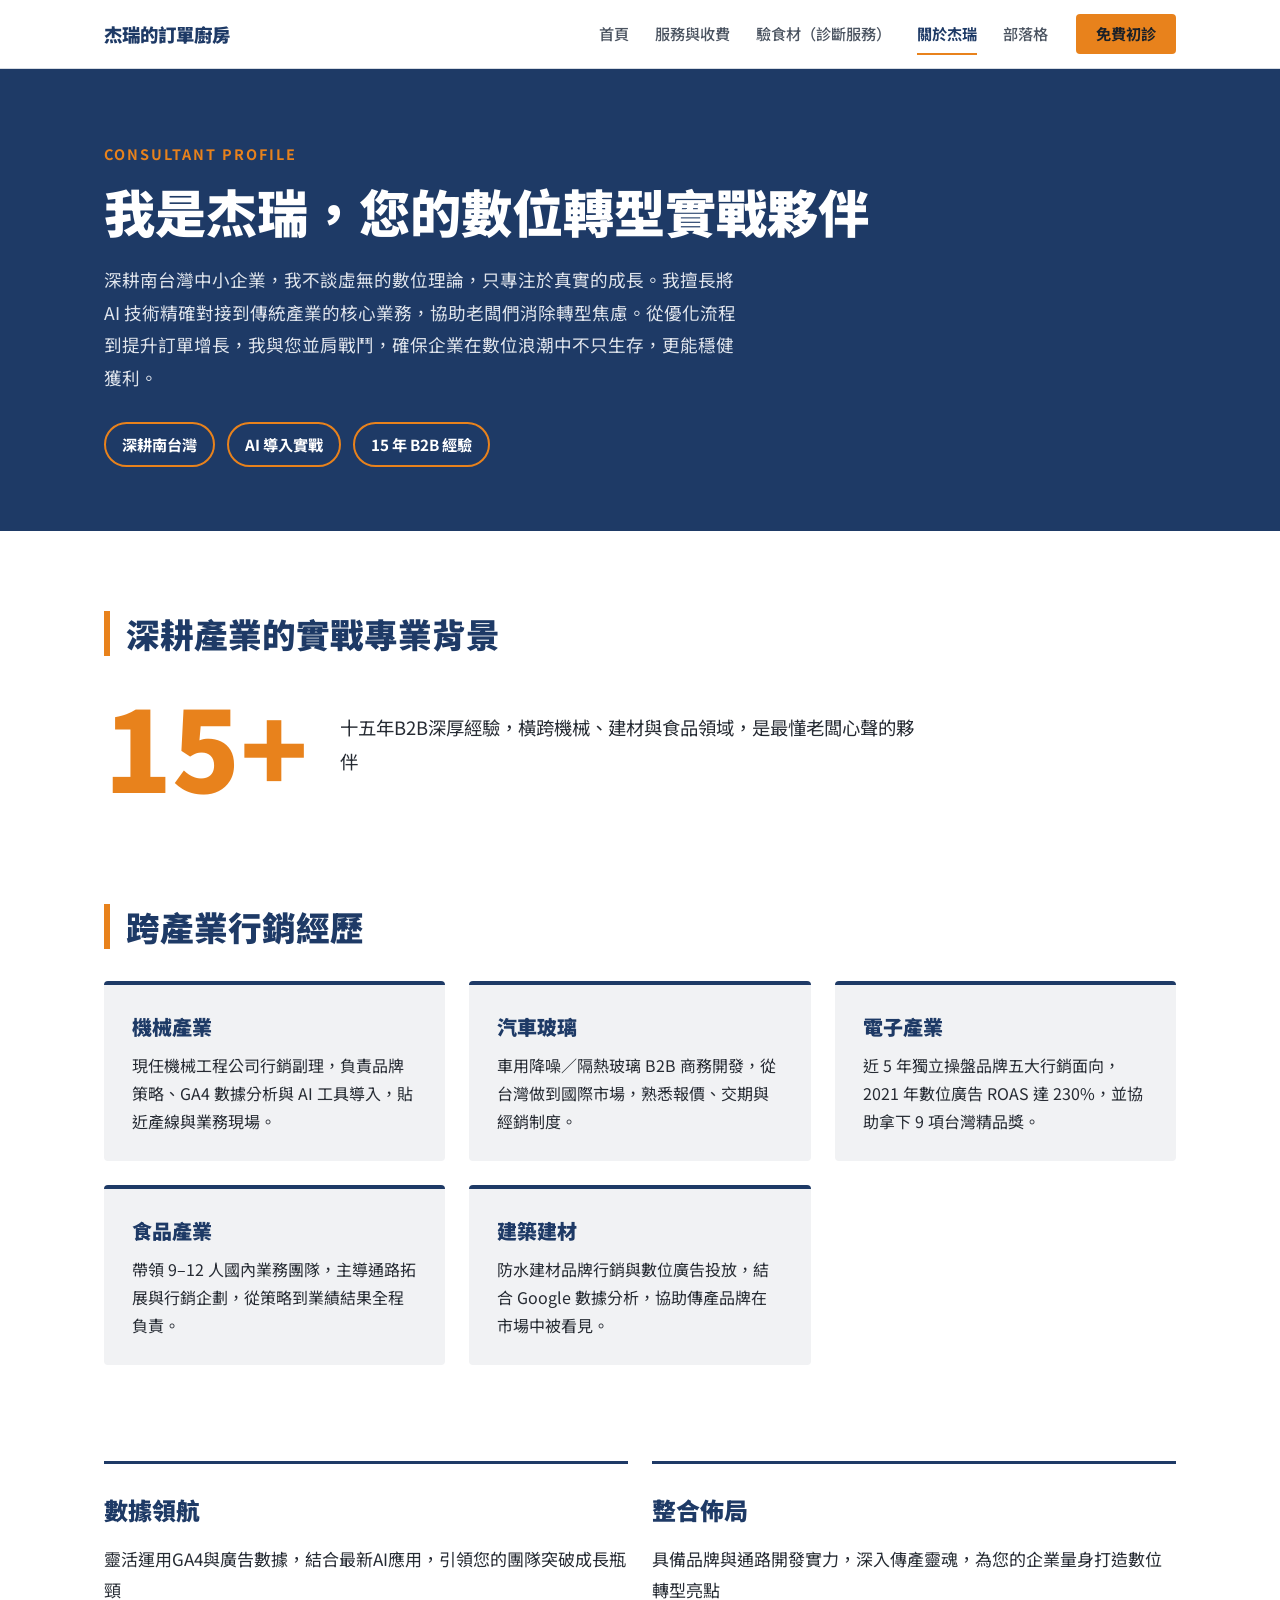
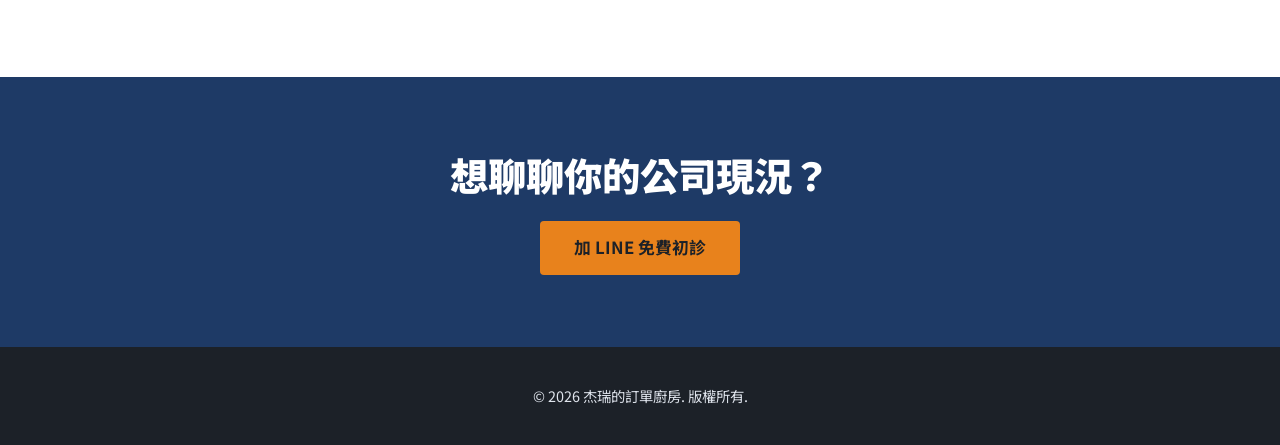
==== about/index.html @ 7d77cdc9 "Add files via upload" ====
<!DOCTYPE html>
<html lang="zh-Hant-TW">
<head>
<meta charset="utf-8">
<meta name="viewport" content="width=device-width, initial-scale=1">
<title>關於杰瑞 | 杰瑞的訂單廚房</title>
<meta name="description" content="深耕南台灣中小企業，我不談虛無的數位理論，只專注於真實的成長。">
<meta property="og:site_name" content="杰瑞的訂單廚房">
<meta property="og:type" content="website">
<meta property="og:title" content="關於杰瑞 | 杰瑞的訂單廚房">
<meta property="og:description" content="深耕南台灣中小企業，我不談虛無的數位理論，只專注於真實的成長。">
<meta name="twitter:card" content="summary">
<link rel="preconnect" href="https://fonts.googleapis.com">
<link rel="preconnect" href="https://fonts.gstatic.com" crossorigin>
<link rel="stylesheet" href="https://fonts.googleapis.com/css2?family=Noto+Sans+TC:wght@400;500;700;900&display=swap">
<link rel="stylesheet" href="../assets/style.css">
<script>document.documentElement.classList.add('js')</script>
</head>
<body>
<a class="skip" href="#main">跳到主要內容</a>
<header class="site-header">
  <div class="wrap bar">
    <a class="brand" href="../">杰瑞的訂單廚房</a>
    <button class="nav-toggle" type="button" aria-expanded="false" aria-controls="site-nav">選單</button>
    <nav id="site-nav" class="site-nav" aria-label="主選單">
      <ul>
        <li><a href="../">首頁</a></li>
        <li><a href="../services/">服務與收費</a></li>
        <li><a href="../diagnosis/">驗食材（診斷服務）</a></li>
        <li><a href="../about/" aria-current="page">關於杰瑞</a></li>
        <li><a href="../blog/">部落格</a></li>
      </ul>
      <a class="btn btn-sm" href="https://line.me/R/ti/p/@afr2819p" rel="noopener">免費初診</a>
    </nav>
  </div>
</header>
<main id="main">
<section class="page-hero about-hero">
  <div class="wrap">
    <p class="eyebrow">CONSULTANT PROFILE</p>
    <h1>我是杰瑞，您的數位轉型實戰夥伴</h1>
    <p class="lead">深耕南台灣中小企業，我不談虛無的數位理論，只專注於真實的成長。我擅長將 AI 技術精確對接到傳統產業的核心業務，協助老闆們消除轉型焦慮。從優化流程到提升訂單增長，我與您並肩戰鬥，確保企業在數位浪潮中不只生存，更能穩健獲利。</p>
    <ul class="tags">
      <li>深耕南台灣</li>
      <li>AI 導入實戰</li>
      <li>15 年 B2B 經驗</li>
    </ul>
  </div>
</section>

<section class="section">
  <div class="wrap">
    <h2 class="sec-title">深耕產業的實戰專業背景</h2>
    <div class="years">
      <p class="big">15+</p>
      <p>十五年B2B深厚經驗，橫跨機械、建材與食品領域，是最懂老闆心聲的夥伴</p>
    </div>
  </div>
</section>

<section class="section section-tight">
  <div class="wrap">
    <h2 class="sec-title">跨產業行銷經歷</h2>
    <div class="grid grid-3">
      <article class="card">
        <h3>機械產業</h3>
        <p>現任機械工程公司行銷副理，負責品牌策略、GA4 數據分析與 AI 工具導入，貼近產線與業務現場。</p>
      </article>
      <article class="card">
        <h3>汽車玻璃</h3>
        <p>車用降噪／隔熱玻璃 B2B 商務開發，從台灣做到國際市場，熟悉報價、交期與經銷制度。</p>
      </article>
      <article class="card">
        <h3>電子產業</h3>
        <p>近 5 年獨立操盤品牌五大行銷面向，2021 年數位廣告 ROAS 達 230%，並協助拿下 9 項台灣精品獎。</p>
      </article>
      <article class="card">
        <h3>食品產業</h3>
        <p>帶領 9–12 人國內業務團隊，主導通路拓展與行銷企劃，從策略到業績結果全程負責。</p>
      </article>
      <article class="card">
        <h3>建築建材</h3>
        <p>防水建材品牌行銷與數位廣告投放，結合 Google 數據分析，協助傳產品牌在市場中被看見。</p>
      </article>
    </div>
  </div>
</section>

<section class="section section-tight">
  <div class="wrap">
    <div class="grid grid-2">
      <article class="pillar">
        <h2>數據領航</h2>
        <p>靈活運用GA4與廣告數據，結合最新AI應用，引領您的團隊突破成長瓶頸</p>
      </article>
      <article class="pillar">
        <h2>整合佈局</h2>
        <p>具備品牌與通路開發實力，深入傳產靈魂，為您的企業量身打造數位轉型亮點</p>
      </article>
    </div>
  </div>
</section>

<section class="cta-band">
  <div class="wrap">
    <h2>想聊聊你的公司現況？</h2>
    <a class="btn" href="https://lin.ee/6CYIXiQ" rel="noopener">加 LINE 免費初診</a>
  </div>
</section>
</main>
<footer class="site-footer">
  <div class="wrap">
    <p>© 2026 杰瑞的訂單廚房. 版權所有.</p>
  </div>
</footer>
<script src="../assets/site.js" defer></script>
</body>
</html>
---- assets/style.css ----
:root {
  --navy: #1e3a66;
  --navy-deep: #172c4e;
  --ink: #1c2128;
  --orange: #e8821c;
  --paper: #ffffff;
  --mist: #f1f2f4;
  --line: #d6dbe2;
  --text: #262b33;
  --muted: #4a5360;
  --on-dark: #dfe4ec;
  --font: "Noto Sans TC", "PingFang TC", "Microsoft JhengHei", "Heiti TC", system-ui, sans-serif;
}

*, *::before, *::after { box-sizing: border-box; }

html { scroll-behavior: smooth; -webkit-text-size-adjust: 100%; }

body {
  margin: 0;
  font-family: var(--font);
  font-size: 1.0625rem;
  line-height: 1.85;
  color: var(--text);
  background: var(--paper);
}

img { max-width: 100%; height: auto; }

h1, h2, h3, p, ul, ol { margin: 0; }
ul, ol { padding: 0; list-style: none; }

a { color: inherit; }

.wrap {
  width: 100%;
  max-width: 1120px;
  margin: 0 auto;
  padding: 0 24px;
}

.skip {
  position: absolute;
  left: 12px;
  top: -100px;
  z-index: 100;
  background: var(--ink);
  color: #fff;
  padding: 10px 16px;
  border-radius: 4px;
}
.skip:focus { top: 12px; }

:focus-visible { outline: 3px solid var(--navy); outline-offset: 3px; }
.panel :focus-visible,
.cta-band :focus-visible,
.page-hero :focus-visible,
.site-footer :focus-visible { outline-color: #fff; }

/* ---------- 版頭 ---------- */
.site-header {
  position: sticky;
  top: 0;
  z-index: 50;
  background: var(--paper);
  border-bottom: 1px solid var(--line);
}
.bar {
  display: flex;
  align-items: center;
  justify-content: space-between;
  gap: 24px;
  min-height: 68px;
}
.brand {
  font-weight: 900;
  font-size: 1.15rem;
  color: var(--navy);
  text-decoration: none;
  white-space: nowrap;
}
.site-nav {
  display: flex;
  align-items: center;
  gap: 28px;
}
.site-nav ul { display: flex; gap: 26px; }
.site-nav li a {
  display: block;
  padding: 6px 0;
  font-size: 0.95rem;
  font-weight: 500;
  color: var(--muted);
  text-decoration: none;
  border-bottom: 2px solid transparent;
}
.site-nav li a:hover { color: var(--navy); }
.site-nav li a[aria-current="page"] {
  color: var(--navy);
  font-weight: 700;
  border-bottom-color: var(--orange);
}
.nav-toggle {
  display: none;
  font: inherit;
  font-weight: 700;
  font-size: 0.95rem;
  color: var(--navy);
  background: none;
  border: 2px solid var(--navy);
  border-radius: 4px;
  padding: 6px 14px;
  cursor: pointer;
}

/* ---------- 按鈕 ---------- */
.btn {
  display: inline-block;
  padding: 15px 34px;
  font-family: inherit;
  font-size: 1.05rem;
  font-weight: 700;
  line-height: 1.4;
  text-align: center;
  text-decoration: none;
  text-wrap: balance;
  color: var(--ink);
  background: var(--orange);
  border-radius: 4px;
  transition: background-color 0.15s;
}
.btn:hover { background: #f29a3f; }
.btn-sm { padding: 9px 20px; font-size: 0.95rem; white-space: nowrap; }
.btn-navy { color: #fff; background: var(--navy); }
.btn-navy:hover { background: var(--navy-deep); }

/* ---------- 首頁首屏 ---------- */
.hero {
  background: var(--navy);
  padding: 72px 0;
}
.panel {
  max-width: 920px;
  margin: 0 auto;
  padding: 60px 48px 52px;
  text-align: center;
  color: #fff;
  background: var(--ink);
  border-radius: 4px;
}
.panel h1 {
  font-size: clamp(2.3rem, 6vw, 4rem);
  font-weight: 900;
  line-height: 1.25;
  letter-spacing: 0.02em;
}
.panel .sub {
  margin-top: 22px;
  font-size: clamp(1rem, 2.2vw, 1.25rem);
  font-weight: 700;
  line-height: 1.6;
}
.stats {
  display: grid;
  grid-template-columns: repeat(3, 1fr);
  gap: 24px;
  margin: 40px 0 40px;
}
.stats li { display: flex; flex-direction: column; gap: 6px; }
.stats .num {
  font-size: clamp(2rem, 4.4vw, 3rem);
  font-weight: 900;
  line-height: 1.15;
  color: var(--orange);
}
.stats .lab {
  font-size: 0.92rem;
  line-height: 1.6;
  color: var(--on-dark);
  text-wrap: balance;
}
.panel .note {
  margin-top: 16px;
  font-size: 0.95rem;
  color: var(--on-dark);
}

/* ---------- 區塊 ---------- */
.section { padding: 80px 0; }
.section-tight { padding: 24px 0 72px; }
.section-alt { background: var(--mist); }

.sec-title {
  margin-bottom: 32px;
  padding-left: 16px;
  border-left: 6px solid var(--orange);
  font-size: clamp(1.6rem, 3.4vw, 2.1rem);
  font-weight: 900;
  line-height: 1.35;
  color: var(--navy);
}

.grid { display: grid; gap: 24px; }
.grid-2 { grid-template-columns: repeat(2, 1fr); }
.grid-3 { grid-template-columns: repeat(3, 1fr); }

.pillar {
  padding-top: 20px;
  border-top: 3px solid var(--navy);
}
.pillar .idx {
  font-size: 0.9rem;
  font-weight: 700;
  color: var(--muted);
}
.pillar h2 {
  margin: 4px 0 10px;
  font-size: 1.5rem;
  font-weight: 900;
  color: var(--navy);
}
.pillar p { color: var(--text); }

.card {
  display: flex;
  flex-direction: column;
  gap: 10px;
  padding: 28px 28px 26px;
  background: var(--mist);
  border-top: 4px solid var(--navy);
  border-radius: 4px;
}
.card h3 {
  font-size: 1.25rem;
  font-weight: 900;
  line-height: 1.4;
  color: var(--navy);
}
.card p { font-size: 1rem; line-height: 1.75; }
.card .more {
  align-self: flex-start;
  margin-top: auto;
  padding-top: 8px;
  font-weight: 700;
  font-size: 0.98rem;
  color: var(--navy);
  text-decoration: none;
  border-bottom: 2px solid var(--orange);
}
.card .more:hover { color: var(--navy-deep); border-bottom-color: var(--navy); }
.plan.featured {
  background: #fff;
  border: 3px solid var(--navy);
  border-top-width: 6px;
}
.badge {
  align-self: flex-start;
  padding: 2px 12px;
  font-size: 0.85rem;
  font-weight: 700;
  color: var(--ink);
  background: var(--orange);
  border-radius: 999px;
}

/* ---------- 流程 ---------- */
.flow {
  display: grid;
  grid-template-columns: repeat(4, 1fr);
  gap: 24px;
  counter-reset: none;
}
.flow > li {
  padding: 22px 22px 20px;
  background: var(--mist);
  border-top: 4px solid var(--orange);
  border-radius: 4px;
}
.flow .step-no {
  display: block;
  margin-bottom: 6px;
  font-size: 1.6rem;
  font-weight: 900;
  color: var(--navy);
}
.flow p { font-size: 0.98rem; line-height: 1.75; }
.flow-3 { grid-template-columns: repeat(3, 1fr); }
.flow-3 p { font-size: 1.15rem; }

/* ---------- 行動呼籲 ---------- */
.cta-band {
  padding: 72px 0;
  text-align: center;
  color: #fff;
  background: var(--navy);
}
.cta-band h2 {
  margin-bottom: 20px;
  font-size: clamp(1.7rem, 4vw, 2.4rem);
  font-weight: 900;
  line-height: 1.35;
}
.cta-band p {
  max-width: 34em;
  margin: 0 auto 28px;
  color: var(--on-dark);
}

/* ---------- 內頁首屏 ---------- */
.page-hero {
  padding: 72px 0 64px;
  color: #fff;
  background: var(--navy);
}
.page-hero h1 {
  font-size: clamp(2rem, 5vw, 3.2rem);
  font-weight: 900;
  line-height: 1.3;
}
.page-hero .lead {
  max-width: 36em;
  margin-top: 20px;
  font-size: 1.1rem;
  color: var(--on-dark);
}
.eyebrow {
  margin-bottom: 10px;
  font-size: 0.9rem;
  font-weight: 700;
  letter-spacing: 0.14em;
  color: var(--orange);
}
.tags {
  display: flex;
  flex-wrap: wrap;
  gap: 12px;
  margin-top: 28px;
}
.tags li {
  padding: 6px 16px;
  font-size: 0.95rem;
  font-weight: 700;
  border: 2px solid var(--orange);
  border-radius: 999px;
}

/* ---------- 文章型內頁 ---------- */
.prose { max-width: 760px; }
.prose > p, .prose > ol { margin-bottom: 20px; }
.prose .btn { margin-top: 12px; }
.plain { counter-reset: n; }
.plain li {
  position: relative;
  padding: 12px 0 12px 44px;
  border-bottom: 1px solid var(--line);
  counter-increment: n;
}
.plain li::before {
  content: counter(n);
  position: absolute;
  left: 0;
  top: 12px;
  width: 30px;
  height: 30px;
  line-height: 30px;
  text-align: center;
  font-size: 0.95rem;
  font-weight: 700;
  color: #fff;
  background: var(--navy);
  border-radius: 50%;
}
.action { margin-top: 36px; }
.note-dark { margin-top: 12px; color: var(--muted); font-size: 0.95rem; }

/* ---------- 關於 ---------- */
.years {
  display: flex;
  align-items: center;
  gap: 32px;
  max-width: 820px;
}
.years .big {
  font-size: clamp(4rem, 12vw, 7rem);
  font-weight: 900;
  line-height: 1;
  color: var(--orange);
}
.years p:last-child { font-size: 1.15rem; }

/* ---------- 部落格 ---------- */
.posts li {
  padding: 22px 0;
  border-bottom: 1px solid var(--line);
}
.posts li:first-child { border-top: 1px solid var(--line); }
.posts h2 {
  font-size: 1.3rem;
  font-weight: 700;
  line-height: 1.55;
  color: var(--navy);
}
.meta {
  display: flex;
  gap: 18px;
  margin-top: 6px;
  font-size: 0.92rem;
  color: var(--muted);
}

/* ---------- 版尾 ---------- */
.site-footer {
  padding: 36px 0;
  text-align: center;
  font-size: 0.9rem;
  color: var(--on-dark);
  background: var(--ink);
}

/* ---------- 平板 ---------- */
@media (max-width: 980px) {
  .grid-3 { grid-template-columns: repeat(2, 1fr); }
  .flow { grid-template-columns: repeat(2, 1fr); }
}

/* ---------- 手機 ---------- */
@media (max-width: 860px) {
  .js .nav-toggle { display: inline-block; }
  .js .site-nav {
    display: none;
    position: absolute;
    left: 0;
    right: 0;
    top: 100%;
    flex-direction: column;
    align-items: stretch;
    gap: 16px;
    padding: 12px 24px 24px;
    background: var(--paper);
    border-bottom: 1px solid var(--line);
  }
  .js .site-nav.open { display: flex; }
  .site-nav ul { flex-direction: column; gap: 0; }
  .site-nav li a { padding: 12px 0; border-bottom: 1px solid var(--line); }
  .bar { flex-wrap: wrap; }
  .site-nav .btn { align-self: flex-start; }
}

@media (max-width: 640px) {
  body { font-size: 1rem; }
  .wrap { padding: 0 18px; }
  .hero { padding: 36px 0; }
  .panel { padding: 40px 22px 36px; }
  .stats { grid-template-columns: 1fr; gap: 22px; margin: 32px 0; }
  .section { padding: 56px 0; }
  .section-tight { padding: 16px 0 52px; }
  .grid-2, .grid-3, .flow, .flow-3 { grid-template-columns: 1fr; }
  .page-hero { padding: 48px 0 44px; }
  .years { flex-direction: column; align-items: flex-start; gap: 12px; }
  .btn { width: 100%; }
  .btn-sm { width: auto; }
  .cta-band { padding: 56px 0; }
}

@media (prefers-reduced-motion: reduce) {
  html { scroll-behavior: auto; }
  * { transition: none !important; }
}
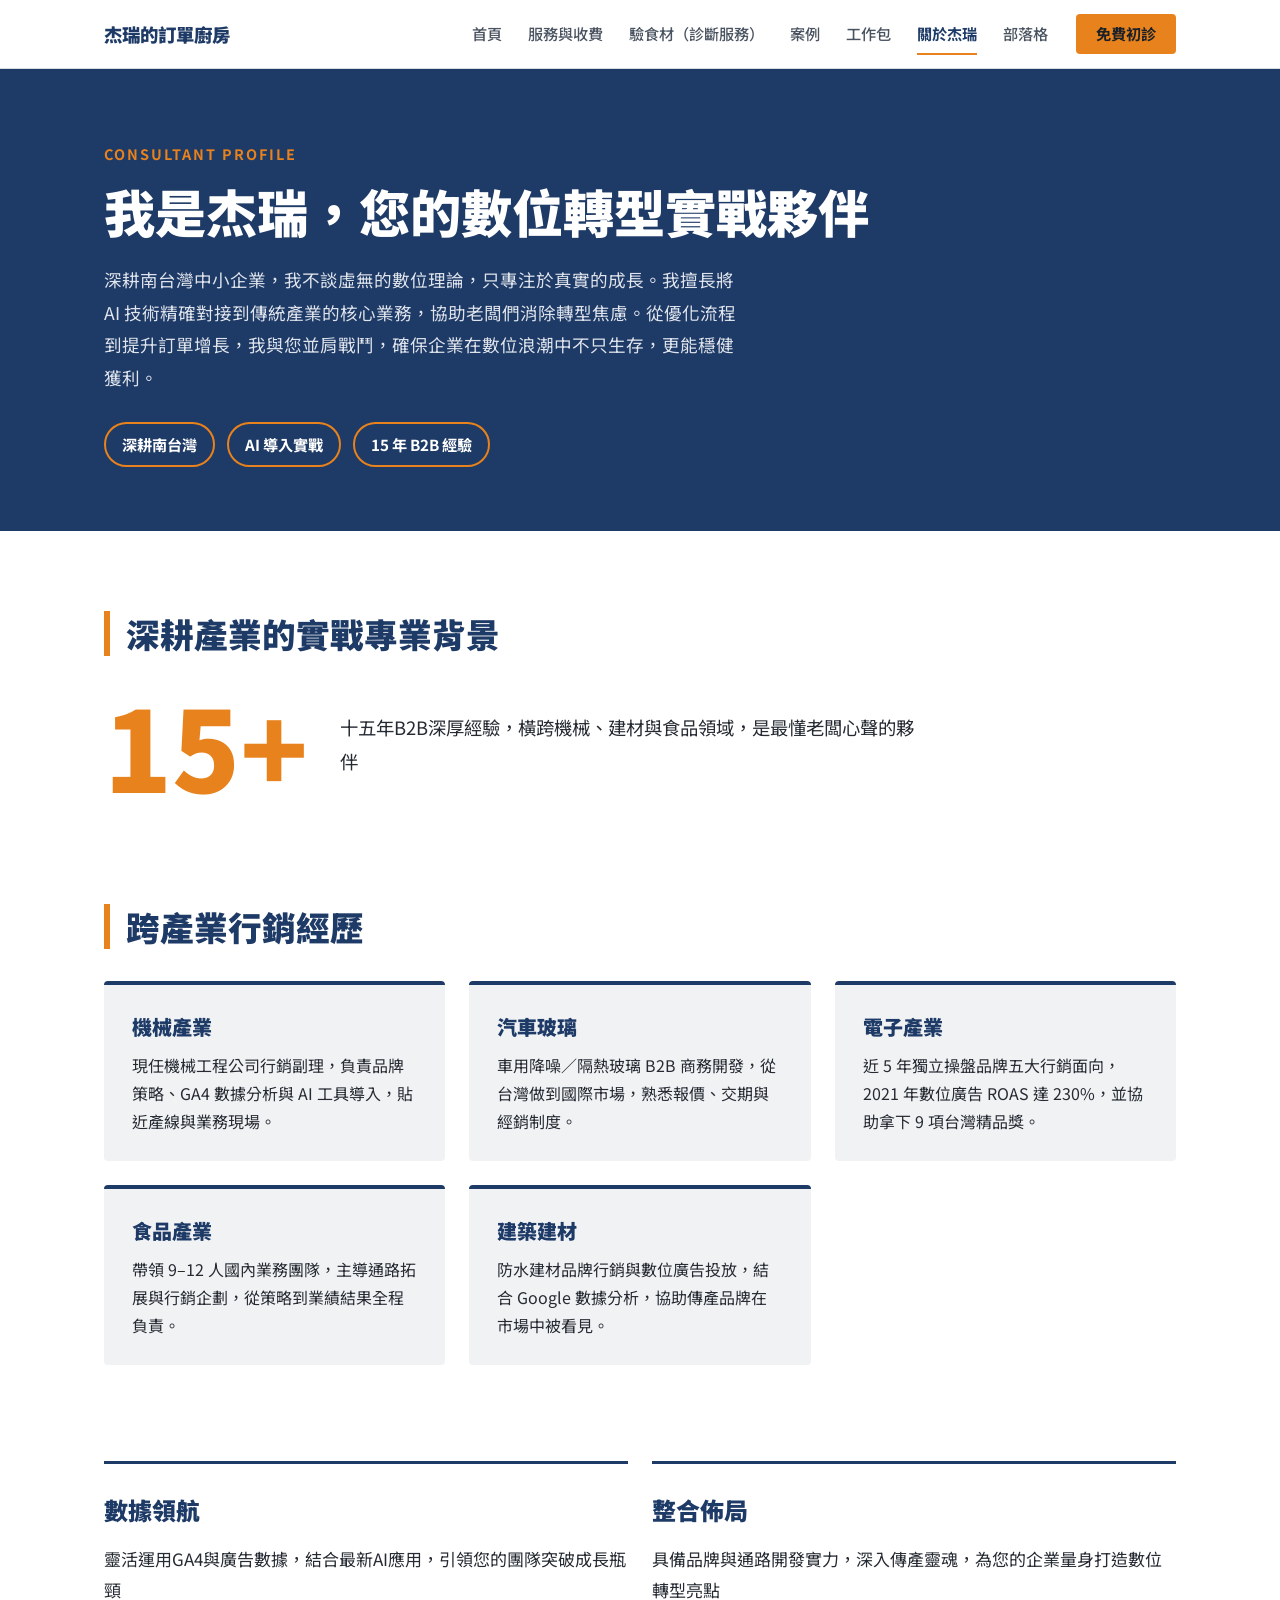
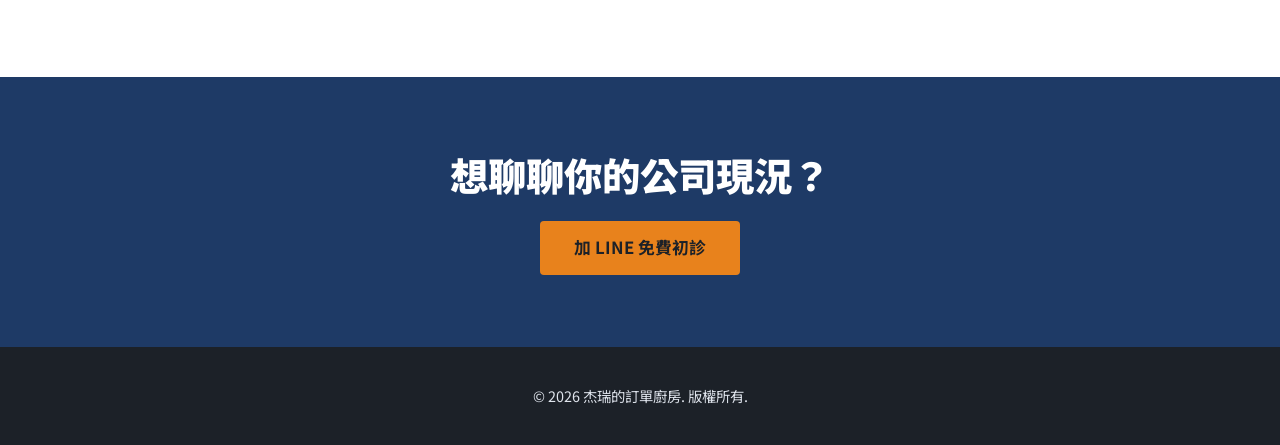
==== commit 8fcbb0bb: "Add files via upload" ====
--- a/about/index.html
+++ b/about/index.html
@@ -27,6 +27,8 @@
         <li><a href="../">首頁</a></li>
         <li><a href="../services/">服務與收費</a></li>
         <li><a href="../diagnosis/">驗食材（診斷服務）</a></li>
+        <li><a href="../cases/">案例</a></li>
+        <li><a href="../packages/">工作包</a></li>
         <li><a href="../about/" aria-current="page">關於杰瑞</a></li>
         <li><a href="../blog/">部落格</a></li>
       </ul>
--- a/assets/style.css
+++ b/assets/style.css
@@ -424,7 +424,7 @@
 }
 
 /* ---------- 手機 ---------- */
-@media (max-width: 860px) {
+@media (max-width: 1000px) {
   .js .nav-toggle { display: inline-block; }
   .js .site-nav {
     display: none;
@@ -466,3 +466,70 @@
   html { scroll-behavior: auto; }
   * { transition: none !important; }
 }
+
+/* ---------- 案例與工作包 ---------- */
+.client {
+  font-size: 0.9rem;
+  font-weight: 700;
+  color: var(--muted);
+}
+.case-list { display: grid; gap: 28px; }
+.case {
+  padding: 28px 32px 24px;
+  background: var(--mist);
+  border-top: 4px solid var(--navy);
+  border-radius: 4px;
+}
+.case-head {
+  display: flex;
+  justify-content: space-between;
+  align-items: flex-start;
+  gap: 16px;
+  margin-bottom: 18px;
+}
+.case-head h2 {
+  font-size: 1.4rem;
+  font-weight: 900;
+  line-height: 1.4;
+  color: var(--navy);
+}
+.status {
+  flex: none;
+  padding: 3px 14px;
+  font-size: 0.88rem;
+  font-weight: 700;
+  line-height: 1.6;
+  white-space: nowrap;
+  border: 2px solid var(--navy);
+  border-radius: 999px;
+}
+.s-done { color: #fff; background: var(--navy); }
+.s-part { color: var(--ink); background: var(--orange); border-color: var(--orange); }
+.s-plan { color: var(--navy); background: #fff; }
+.kv {
+  display: grid;
+  grid-template-columns: 9.5em 1fr;
+  gap: 0;
+  margin: 0;
+}
+.kv dt, .kv dd {
+  margin: 0;
+  padding: 12px 0;
+  border-top: 1px solid var(--line);
+}
+.kv dt { font-weight: 700; color: var(--navy); padding-right: 16px; }
+.bullets { padding-left: 1.2em; list-style: disc; }
+.bullets li { margin: 2px 0; }
+.pkg { padding: 24px 24px 20px; }
+.pkg .kv { grid-template-columns: 1fr; }
+.pkg .kv dt { padding: 12px 0 0; border-top: 1px solid var(--line); }
+.pkg .kv dd { padding: 2px 0 12px; border-top: 0; }
+.card .client { margin-bottom: -4px; }
+
+@media (max-width: 640px) {
+  .case { padding: 22px 18px 18px; }
+  .case-head { flex-direction: column; gap: 10px; }
+  .kv { grid-template-columns: 1fr; }
+  .kv dt { padding: 12px 0 0; border-top: 1px solid var(--line); }
+  .kv dd { padding: 2px 0 12px; border-top: 0; }
+}
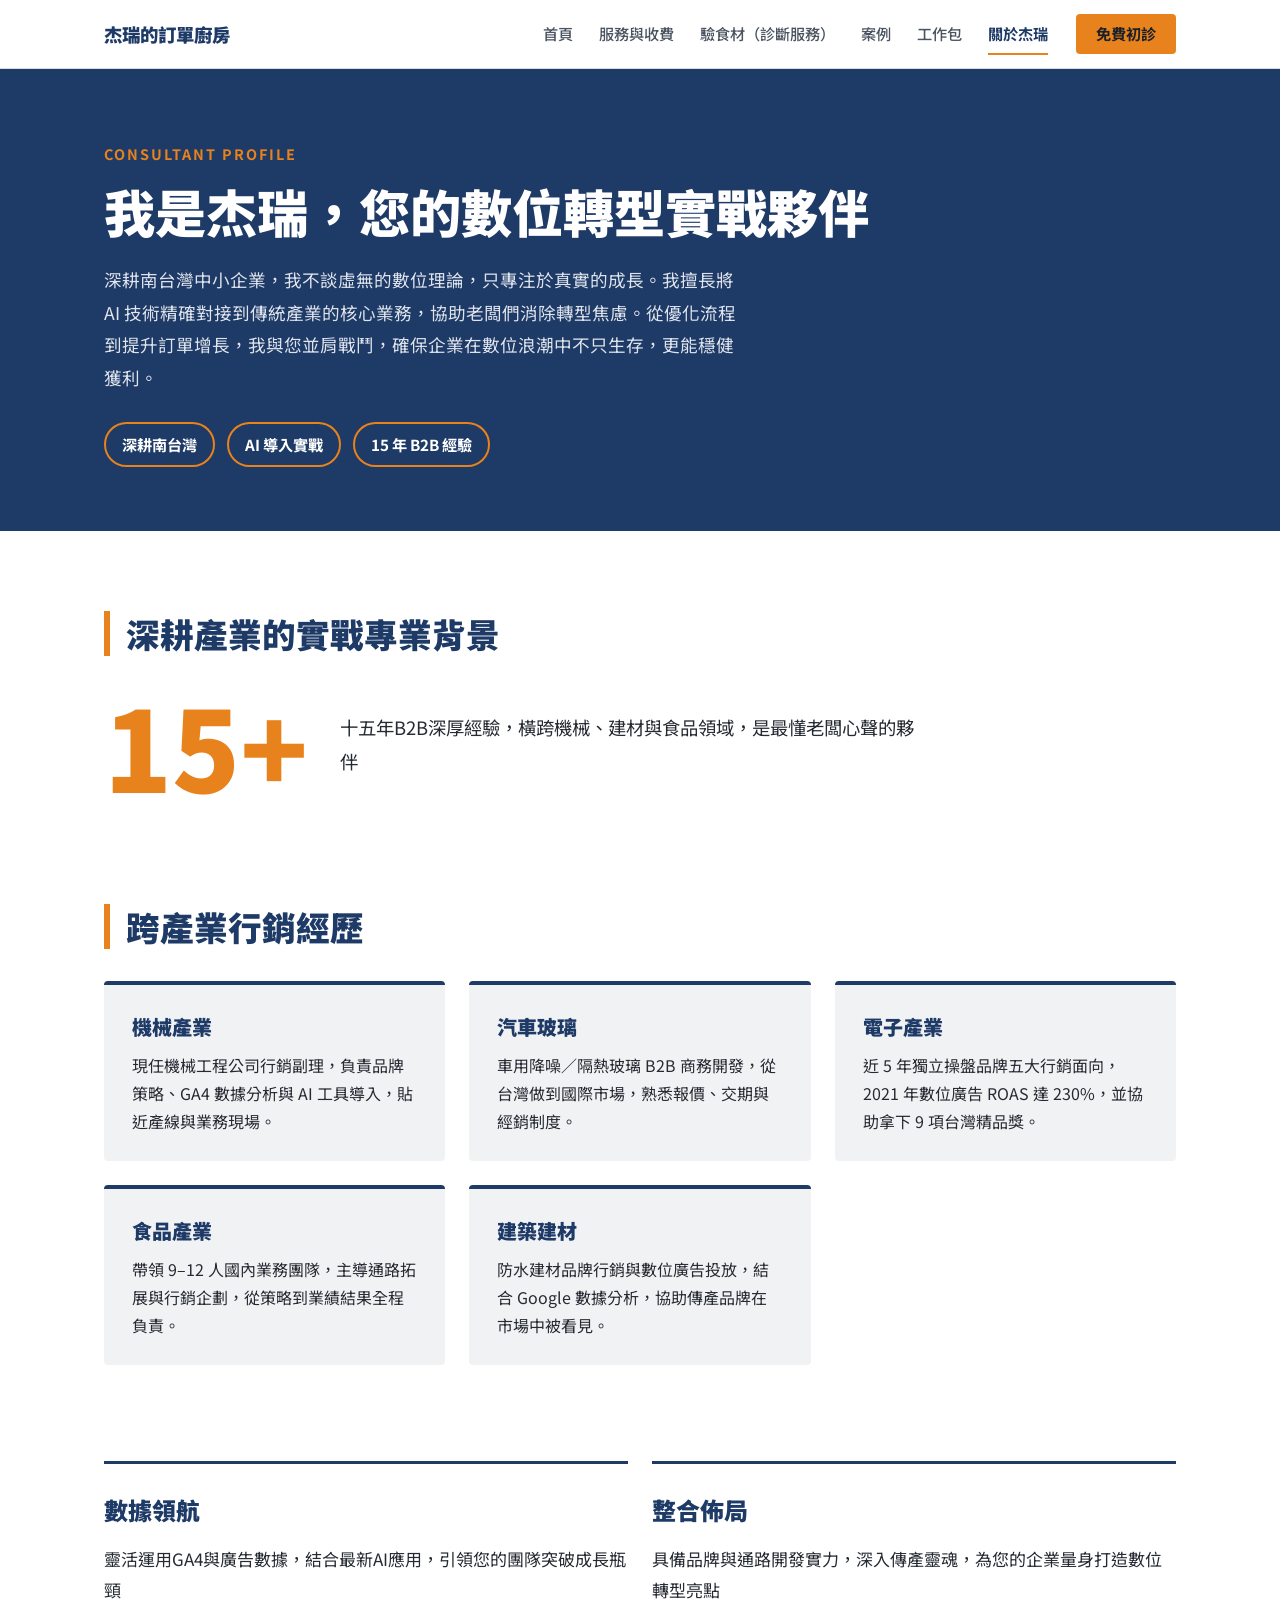
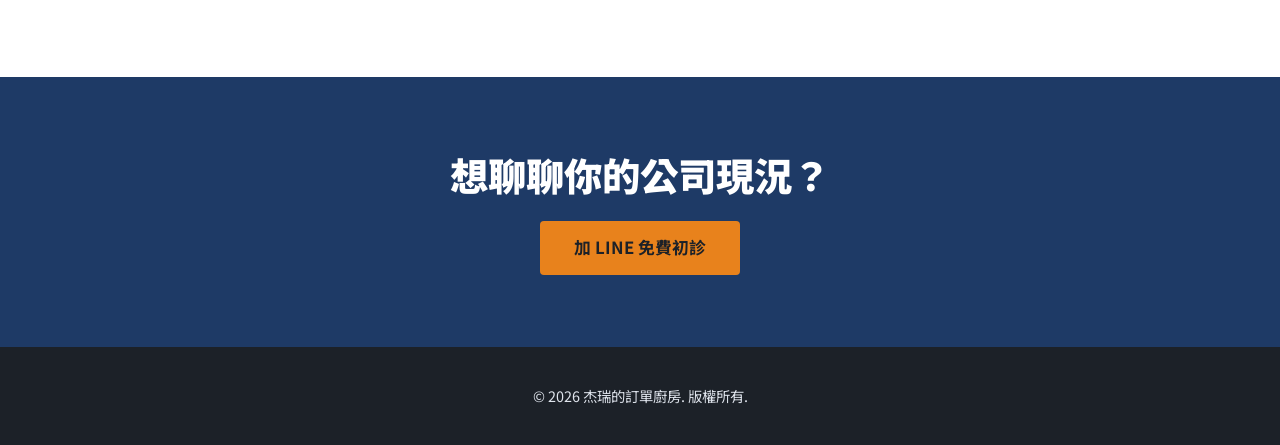
==== commit bc9a933b: "移除部落格頁面與全站導覽連結 Co-Authored-By: Claude Sonnet 5.5 <noreply@anthropic.com> Claude-Session: https://cla" ====
--- a/about/index.html
+++ b/about/index.html
@@ -30,7 +30,6 @@
         <li><a href="../cases/">案例</a></li>
         <li><a href="../packages/">工作包</a></li>
         <li><a href="../about/" aria-current="page">關於杰瑞</a></li>
-        <li><a href="../blog/">部落格</a></li>
       </ul>
       <a class="btn btn-sm" href="https://line.me/R/ti/p/@afr2819p" rel="noopener">免費初診</a>
     </nav>
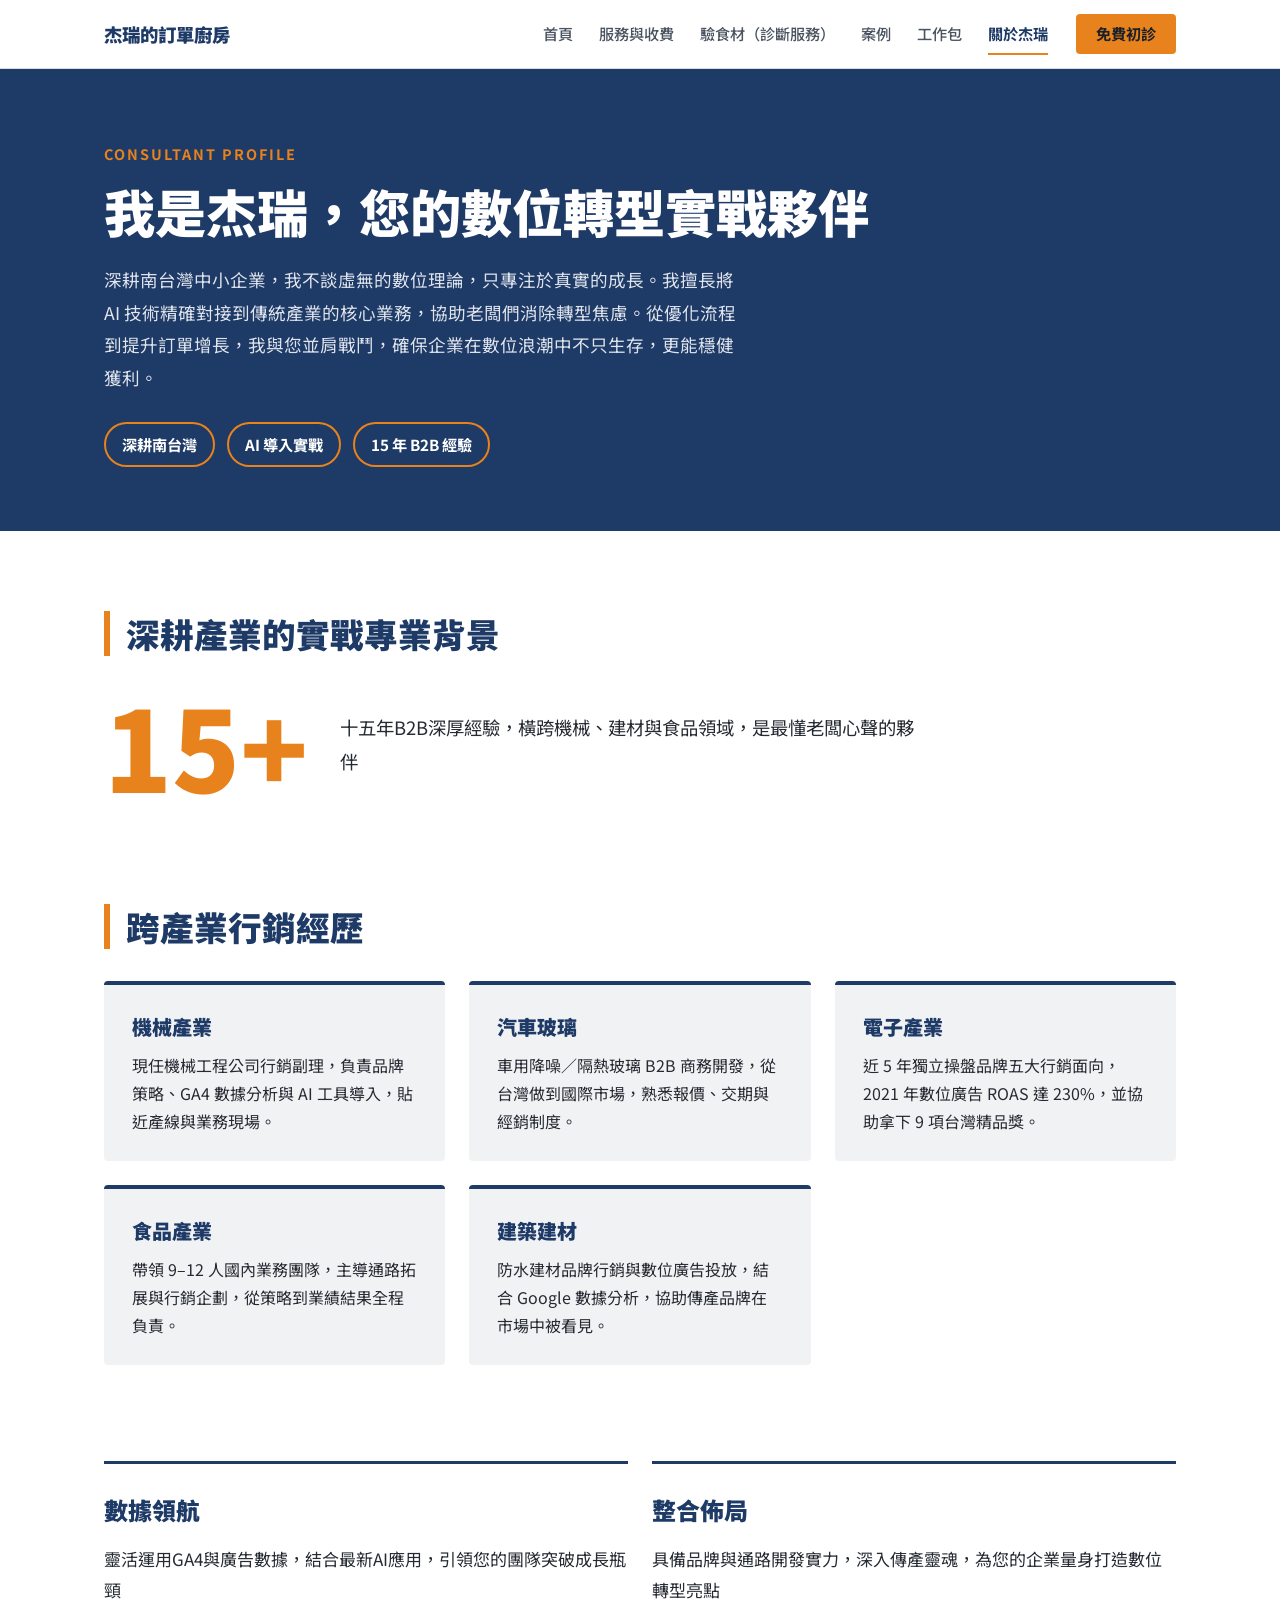
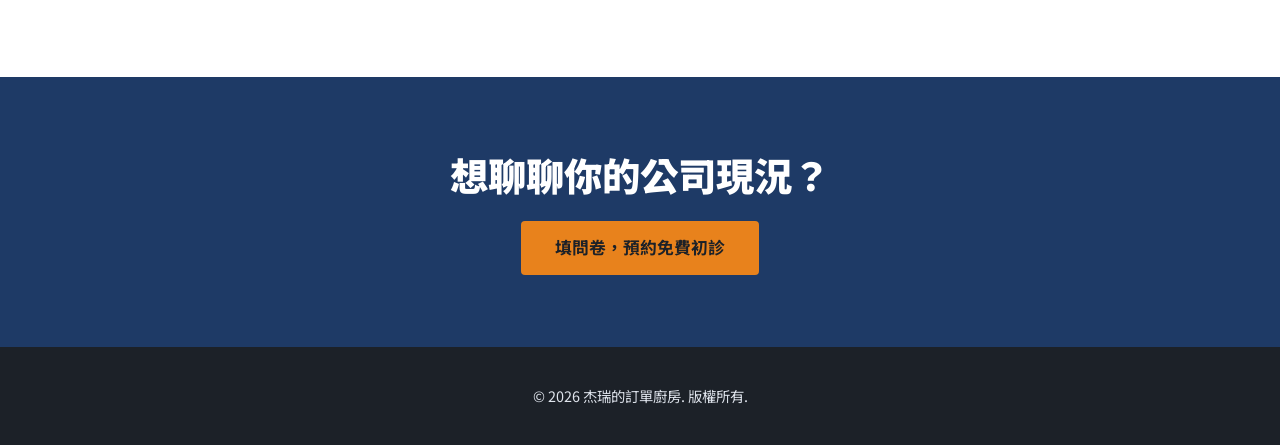
==== commit 22952e0e: "官網「免費初診」按鈕改連初診前問卷 Co-Authored-By: Claude Sonnet 5.5 <noreply@anthropic.com> Claude-Session: https://" ====
--- a/about/index.html
+++ b/about/index.html
@@ -31,7 +31,7 @@
         <li><a href="../packages/">工作包</a></li>
         <li><a href="../about/" aria-current="page">關於杰瑞</a></li>
       </ul>
-      <a class="btn btn-sm" href="https://line.me/R/ti/p/@afr2819p" rel="noopener">免費初診</a>
+      <a class="btn btn-sm" href="../intake/" rel="noopener">免費初診</a>
     </nav>
   </div>
 </header>
@@ -105,7 +105,7 @@
 <section class="cta-band">
   <div class="wrap">
     <h2>想聊聊你的公司現況？</h2>
-    <a class="btn" href="https://lin.ee/6CYIXiQ" rel="noopener">加 LINE 免費初診</a>
+    <a class="btn" href="../intake/" rel="noopener">填問卷，預約免費初診</a>
   </div>
 </section>
 </main>
--- a/assets/style.css
+++ b/assets/style.css
@@ -467,6 +467,40 @@
   * { transition: none !important; }
 }
 
+/* ---------- 問卷 ---------- */
+.hp { position: absolute; left: -9999px; width: 1px; height: 1px; overflow: hidden; }
+#intake .sec-title { margin-top: 48px; }
+#intake .sec-title:first-of-type { margin-top: 0; }
+.field { margin: 0 0 28px; padding: 0; border: 0; min-width: 0; }
+.q { display: block; margin-bottom: 8px; padding: 0; font-weight: 700; color: var(--navy); }
+.q .sub { font-weight: 400; color: var(--muted); font-size: 0.95rem; }
+.hint { margin: -4px 0 8px; font-size: 0.92rem; color: var(--muted); }
+.inp {
+  display: block;
+  width: 100%;
+  padding: 12px 14px;
+  font: inherit;
+  color: var(--text);
+  background: #fff;
+  border: 2px solid var(--line);
+  border-radius: 4px;
+}
+.inp:focus { border-color: var(--navy); }
+textarea.inp { resize: vertical; }
+.opt {
+  display: flex;
+  align-items: flex-start;
+  gap: 10px;
+  padding: 10px 14px;
+  margin-bottom: 8px;
+  background: var(--mist);
+  border-radius: 4px;
+  cursor: pointer;
+}
+.opt input { flex: none; width: 20px; height: 20px; margin-top: 5px; accent-color: var(--navy); }
+.form-msg { margin: 16px 0; padding: 12px 16px; color: #7a1f1f; background: #fbeaea; border-left: 4px solid #b3261e; border-radius: 4px; }
+.done .btn { margin-top: 12px; }
+
 /* ---------- 案例與工作包 ---------- */
 .client {
   font-size: 0.9rem;
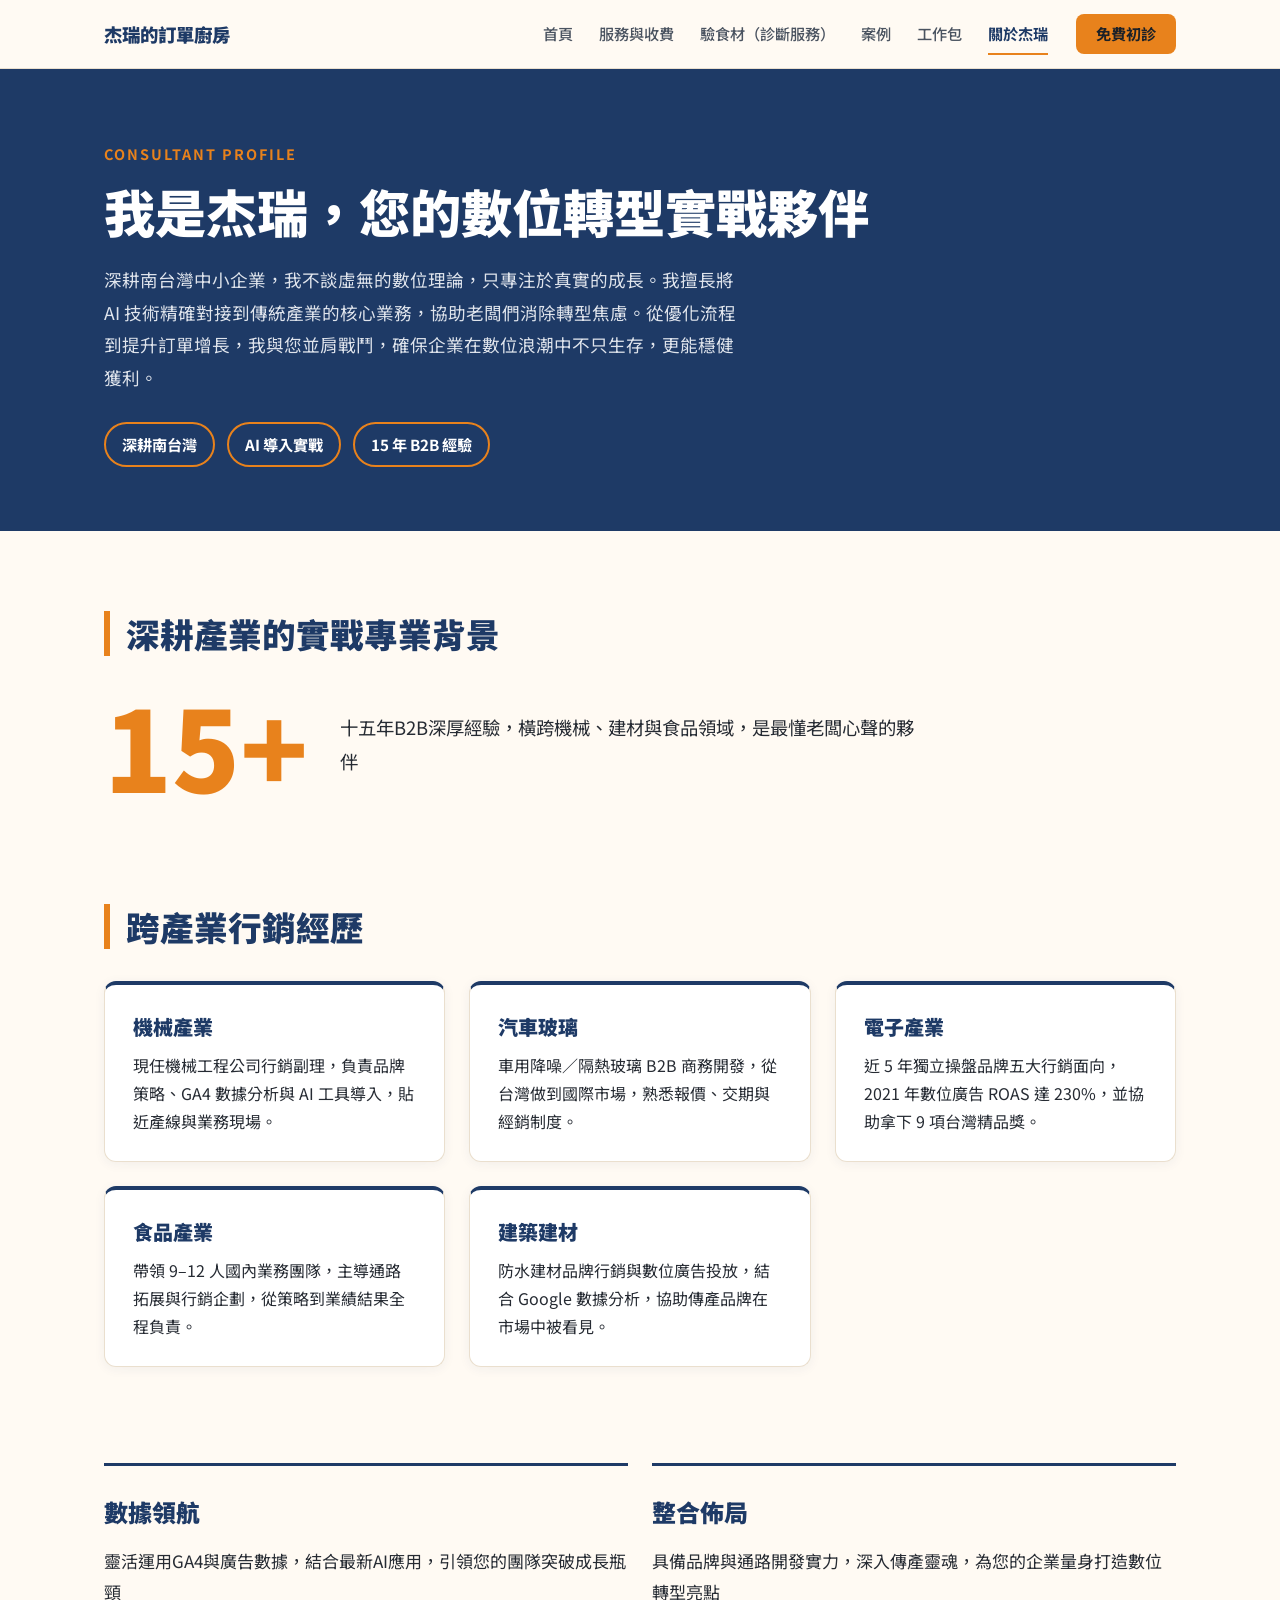
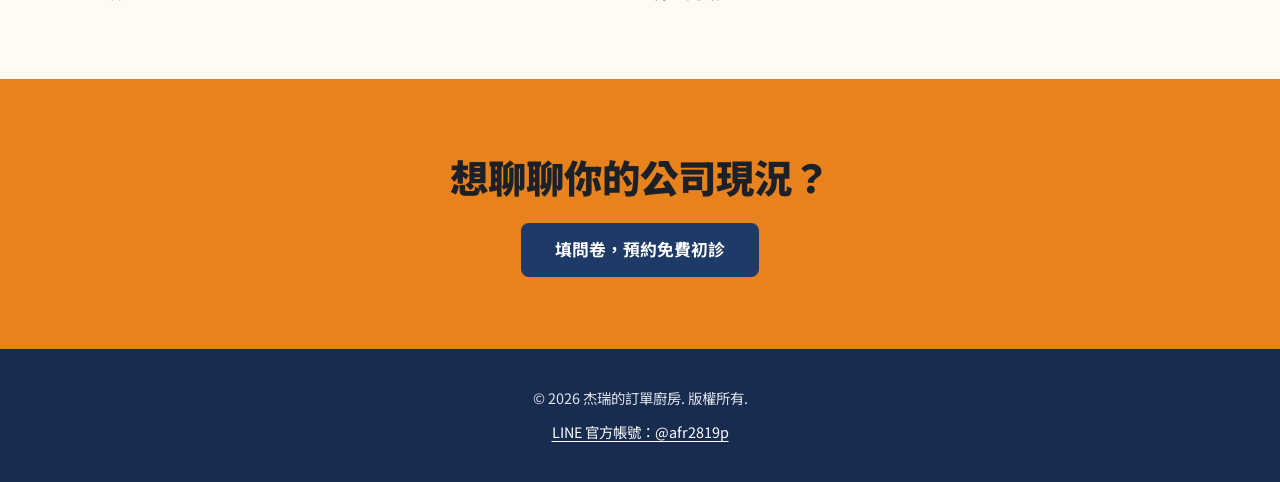
==== commit 619a6fef: "官網調整：新增鋭鴻案例、移除未驗證數字、補 og:image 與 LINE 入口 - /cases/ 新增「鋭鴻清潔工程行」一頁式官網案例（置頂，連到 /ruihong/）；首頁案例區同步加入 - /" ====
--- a/about/index.html
+++ b/about/index.html
@@ -9,7 +9,16 @@
 <meta property="og:type" content="website">
 <meta property="og:title" content="關於杰瑞 | 杰瑞的訂單廚房">
 <meta property="og:description" content="深耕南台灣中小企業，我不談虛無的數位理論，只專注於真實的成長。">
-<meta name="twitter:card" content="summary">
+<meta property="og:locale" content="zh_TW">
+<meta property="og:image" content="https://jerrychang0830-bot.github.io/assets/og.jpg">
+<meta property="og:image:width" content="1200">
+<meta property="og:image:height" content="630">
+<meta property="og:image:alt" content="杰瑞的訂單廚房｜行銷 × AI 導入顧問，專治南台灣製造業的接單斷層">
+<meta name="twitter:card" content="summary_large_image">
+<meta name="twitter:image" content="https://jerrychang0830-bot.github.io/assets/og.jpg">
+<link rel="canonical" href="https://jerrychang0830-bot.github.io/about/">
+<meta property="og:url" content="https://jerrychang0830-bot.github.io/about/">
+<link rel="icon" href="../assets/favicon.svg" type="image/svg+xml">
 <link rel="preconnect" href="https://fonts.googleapis.com">
 <link rel="preconnect" href="https://fonts.gstatic.com" crossorigin>
 <link rel="stylesheet" href="https://fonts.googleapis.com/css2?family=Noto+Sans+TC:wght@400;500;700;900&display=swap">
@@ -112,6 +121,7 @@
 <footer class="site-footer">
   <div class="wrap">
     <p>© 2026 杰瑞的訂單廚房. 版權所有.</p>
+    <p class="footer-line"><a href="https://line.me/R/ti/p/@afr2819p" rel="noopener">LINE 官方帳號：@afr2819p</a></p>
   </div>
 </footer>
 <script src="../assets/site.js" defer></script>
--- a/assets/style.css
+++ b/assets/style.css
@@ -3,9 +3,10 @@
   --navy-deep: #172c4e;
   --ink: #1c2128;
   --orange: #e8821c;
-  --paper: #ffffff;
-  --mist: #f1f2f4;
-  --line: #d6dbe2;
+  --paper: #fffaf3;
+  --mist: #fcefdc;
+  --line: #eadfce;
+  --cream: #fdebd0;
   --text: #262b33;
   --muted: #4a5360;
   --on-dark: #dfe4ec;
@@ -53,7 +54,6 @@
 
 :focus-visible { outline: 3px solid var(--navy); outline-offset: 3px; }
 .panel :focus-visible,
-.cta-band :focus-visible,
 .page-hero :focus-visible,
 .site-footer :focus-visible { outline-color: #fff; }
 
@@ -126,7 +126,7 @@
   text-wrap: balance;
   color: var(--ink);
   background: var(--orange);
-  border-radius: 4px;
+  border-radius: 8px;
   transition: background-color 0.15s;
 }
 .btn:hover { background: #f29a3f; }
@@ -136,7 +136,7 @@
 
 /* ---------- 首頁首屏 ---------- */
 .hero {
-  background: var(--navy);
+  background: linear-gradient(180deg, var(--cream) 0%, var(--paper) 100%);
   padding: 72px 0;
 }
 .panel {
@@ -145,8 +145,9 @@
   padding: 60px 48px 52px;
   text-align: center;
   color: #fff;
-  background: var(--ink);
-  border-radius: 4px;
+  background: var(--navy);
+  border-radius: 16px;
+  box-shadow: 0 18px 40px rgba(30, 58, 102, 0.18);
 }
 .panel h1 {
   font-size: clamp(2.3rem, 6vw, 4rem);
@@ -226,9 +227,11 @@
   flex-direction: column;
   gap: 10px;
   padding: 28px 28px 26px;
-  background: var(--mist);
+  background: #fff;
+  border: 1px solid var(--line);
   border-top: 4px solid var(--navy);
-  border-radius: 4px;
+  border-radius: 12px;
+  box-shadow: 0 2px 12px rgba(30, 58, 102, 0.06);
 }
 .card h3 {
   font-size: 1.25rem;
@@ -272,9 +275,11 @@
 }
 .flow > li {
   padding: 22px 22px 20px;
-  background: var(--mist);
+  background: #fff;
+  border: 1px solid var(--line);
   border-top: 4px solid var(--orange);
-  border-radius: 4px;
+  border-radius: 12px;
+  box-shadow: 0 2px 12px rgba(30, 58, 102, 0.06);
 }
 .flow .step-no {
   display: block;
@@ -291,8 +296,8 @@
 .cta-band {
   padding: 72px 0;
   text-align: center;
-  color: #fff;
-  background: var(--navy);
+  color: var(--ink);
+  background: var(--orange);
 }
 .cta-band h2 {
   margin-bottom: 20px;
@@ -303,8 +308,11 @@
 .cta-band p {
   max-width: 34em;
   margin: 0 auto 28px;
-  color: var(--on-dark);
-}
+  color: var(--ink);
+}
+.cta-band .btn { color: #fff; background: var(--navy); }
+.cta-band .btn:hover { background: var(--navy-deep); }
+.cta-band :focus-visible { outline-color: var(--navy-deep); }
 
 /* ---------- 內頁首屏 ---------- */
 .page-hero {
@@ -414,8 +422,10 @@
   text-align: center;
   font-size: 0.9rem;
   color: var(--on-dark);
-  background: var(--ink);
-}
+  background: var(--navy-deep);
+}
+.footer-line { margin-top: 8px; }
+.footer-line a { color: #fff; text-decoration: underline; text-underline-offset: 3px; }
 
 /* ---------- 平板 ---------- */
 @media (max-width: 980px) {
@@ -510,9 +520,11 @@
 .case-list { display: grid; gap: 28px; }
 .case {
   padding: 28px 32px 24px;
-  background: var(--mist);
+  background: #fff;
+  border: 1px solid var(--line);
   border-top: 4px solid var(--navy);
-  border-radius: 4px;
+  border-radius: 12px;
+  box-shadow: 0 2px 12px rgba(30, 58, 102, 0.06);
 }
 .case-head {
   display: flex;
@@ -559,11 +571,184 @@
 .pkg .kv dt { padding: 12px 0 0; border-top: 1px solid var(--line); }
 .pkg .kv dd { padding: 2px 0 12px; border-top: 0; }
 .card .client { margin-bottom: -4px; }
+.case-media {
+  display: grid;
+  grid-template-columns: 300px 1fr;
+  gap: 32px;
+  align-items: start;
+}
+.case-video {
+  display: block;
+  width: 100%;
+  aspect-ratio: 9 / 16;
+  background: #0b141f;
+  border-radius: 12px;
+}
+.pkg-video { margin: 0 0 12px; }
+.pkg-video video { display: block; width: 100%; max-width: 270px; aspect-ratio: 9 / 16; background: #000; border-radius: 4px; }
+.pkg-video figcaption { margin-top: 6px; font-size: 0.88rem; color: var(--muted); }
 
 @media (max-width: 640px) {
   .case { padding: 22px 18px 18px; }
   .case-head { flex-direction: column; gap: 10px; }
+  .case-media { grid-template-columns: 1fr; gap: 18px; }
+  .case-video { max-width: 320px; margin: 0 auto; }
   .kv { grid-template-columns: 1fr; }
   .kv dt { padding: 12px 0 0; border-top: 1px solid var(--line); }
   .kv dd { padding: 2px 0 12px; border-top: 0; }
 }
+
+/* ---------- 首頁工作包 ---------- */
+.hero-link {
+  display: inline-block;
+  margin-top: 14px;
+  font-weight: 700;
+  color: #fff;
+  text-decoration: none;
+  border-bottom: 2px solid var(--orange);
+}
+.hero-link:hover { color: var(--orange); }
+.sec-lead { margin: -16px 0 32px; color: var(--muted); }
+.pkg[id] { scroll-margin-top: 92px; }
+#packages { scroll-margin-top: 68px; }
+.pk { gap: 8px; }
+.pk-head {
+  display: flex;
+  justify-content: space-between;
+  align-items: flex-start;
+  gap: 12px;
+}
+.pk-pain { font-weight: 700; color: var(--ink); }
+.pk-out { color: var(--muted); }
+.pk-out span {
+  margin-right: 8px;
+  font-size: 0.85rem;
+  font-weight: 700;
+  color: var(--navy);
+}
+.pk-all {
+  justify-content: center;
+  align-items: flex-start;
+  gap: 14px;
+  color: #fff;
+  background: var(--navy);
+  border-color: var(--navy);
+  border-top-color: var(--orange);
+}
+.pk-all h3 { color: #fff; }
+.pk-all p { color: var(--on-dark); }
+.pk-all :focus-visible { outline-color: #fff; }
+.more-dark {
+  font-weight: 700;
+  font-size: 0.98rem;
+  color: #fff;
+  text-decoration: none;
+  border-bottom: 2px solid var(--orange);
+}
+.more-dark:hover { color: var(--orange); }
+
+/* ---------- 首頁影片示範 ---------- */
+.demo-grid {
+  display: grid;
+  grid-template-columns: repeat(3, minmax(0, 300px));
+  justify-content: center;
+  gap: 32px;
+}
+.demo { margin: 0; }
+.demo .case-video { box-shadow: 0 12px 28px rgba(30, 58, 102, 0.18); }
+.demo figcaption {
+  display: flex;
+  flex-direction: column;
+  align-items: flex-start;
+  gap: 6px;
+  margin-top: 16px;
+  font-size: 0.98rem;
+  line-height: 1.7;
+  color: var(--muted);
+}
+.demo figcaption strong { font-size: 1.1rem; color: var(--navy); }
+.demo-more { margin-top: 32px; text-align: center; }
+.more-link {
+  font-weight: 700;
+  color: var(--navy);
+  text-decoration: none;
+  border-bottom: 2px solid var(--orange);
+}
+.more-link:hover { color: var(--navy-deep); border-bottom-color: var(--navy); }
+
+@media (max-width: 640px) {
+  .pk-head { flex-direction: column; gap: 8px; }
+  .sec-lead { margin-top: -20px; }
+  .demo-grid { grid-template-columns: minmax(0, 320px); gap: 32px; }
+}
+
+/* ---------- 工作包分類 ---------- */
+.cat-nav {
+  display: flex;
+  flex-wrap: wrap;
+  gap: 12px;
+  margin: 0 0 48px;
+  padding: 0;
+  list-style: none;
+}
+.cat-nav a {
+  display: inline-flex;
+  align-items: center;
+  gap: 10px;
+  padding: 10px 18px;
+  font-weight: 700;
+  color: var(--navy);
+  text-decoration: none;
+  background: #fff;
+  border: 2px solid var(--navy);
+  border-radius: 999px;
+}
+.cat-nav a:hover { background: var(--navy); color: #fff; }
+.cat-nav a span {
+  display: inline-block;
+  min-width: 1.6em;
+  text-align: center;
+  font-weight: 900;
+  color: var(--ink);
+  background: var(--orange);
+  border-radius: 999px;
+}
+.pk-group { margin-bottom: 56px; scroll-margin-top: 92px; }
+.pk-group-title {
+  display: flex;
+  align-items: center;
+  gap: 14px;
+  margin-bottom: 6px;
+  font-size: clamp(1.4rem, 3vw, 1.8rem);
+  font-weight: 900;
+  line-height: 1.35;
+  color: var(--navy);
+}
+.pk-no {
+  flex: none;
+  display: inline-flex;
+  align-items: center;
+  justify-content: center;
+  width: 2.1em;
+  height: 2.1em;
+  font-size: 0.8em;
+  color: var(--ink);
+  background: var(--orange);
+  border-radius: 50%;
+}
+.pk-group-lead { margin-bottom: 24px; color: var(--muted); }
+.pk-sub {
+  margin: 28px 0 14px;
+  padding-left: 12px;
+  font-size: 1.1rem;
+  font-weight: 700;
+  color: var(--navy);
+  border-left: 4px solid var(--navy);
+}
+.pk-group .grid + .pk-sub { margin-top: 32px; }
+.pk-end { margin-top: 8px; }
+@media (max-width: 640px) {
+  .cat-nav { flex-direction: column; margin-bottom: 36px; }
+  .cat-nav a { width: 100%; }
+  .pk-group { margin-bottom: 44px; }
+}
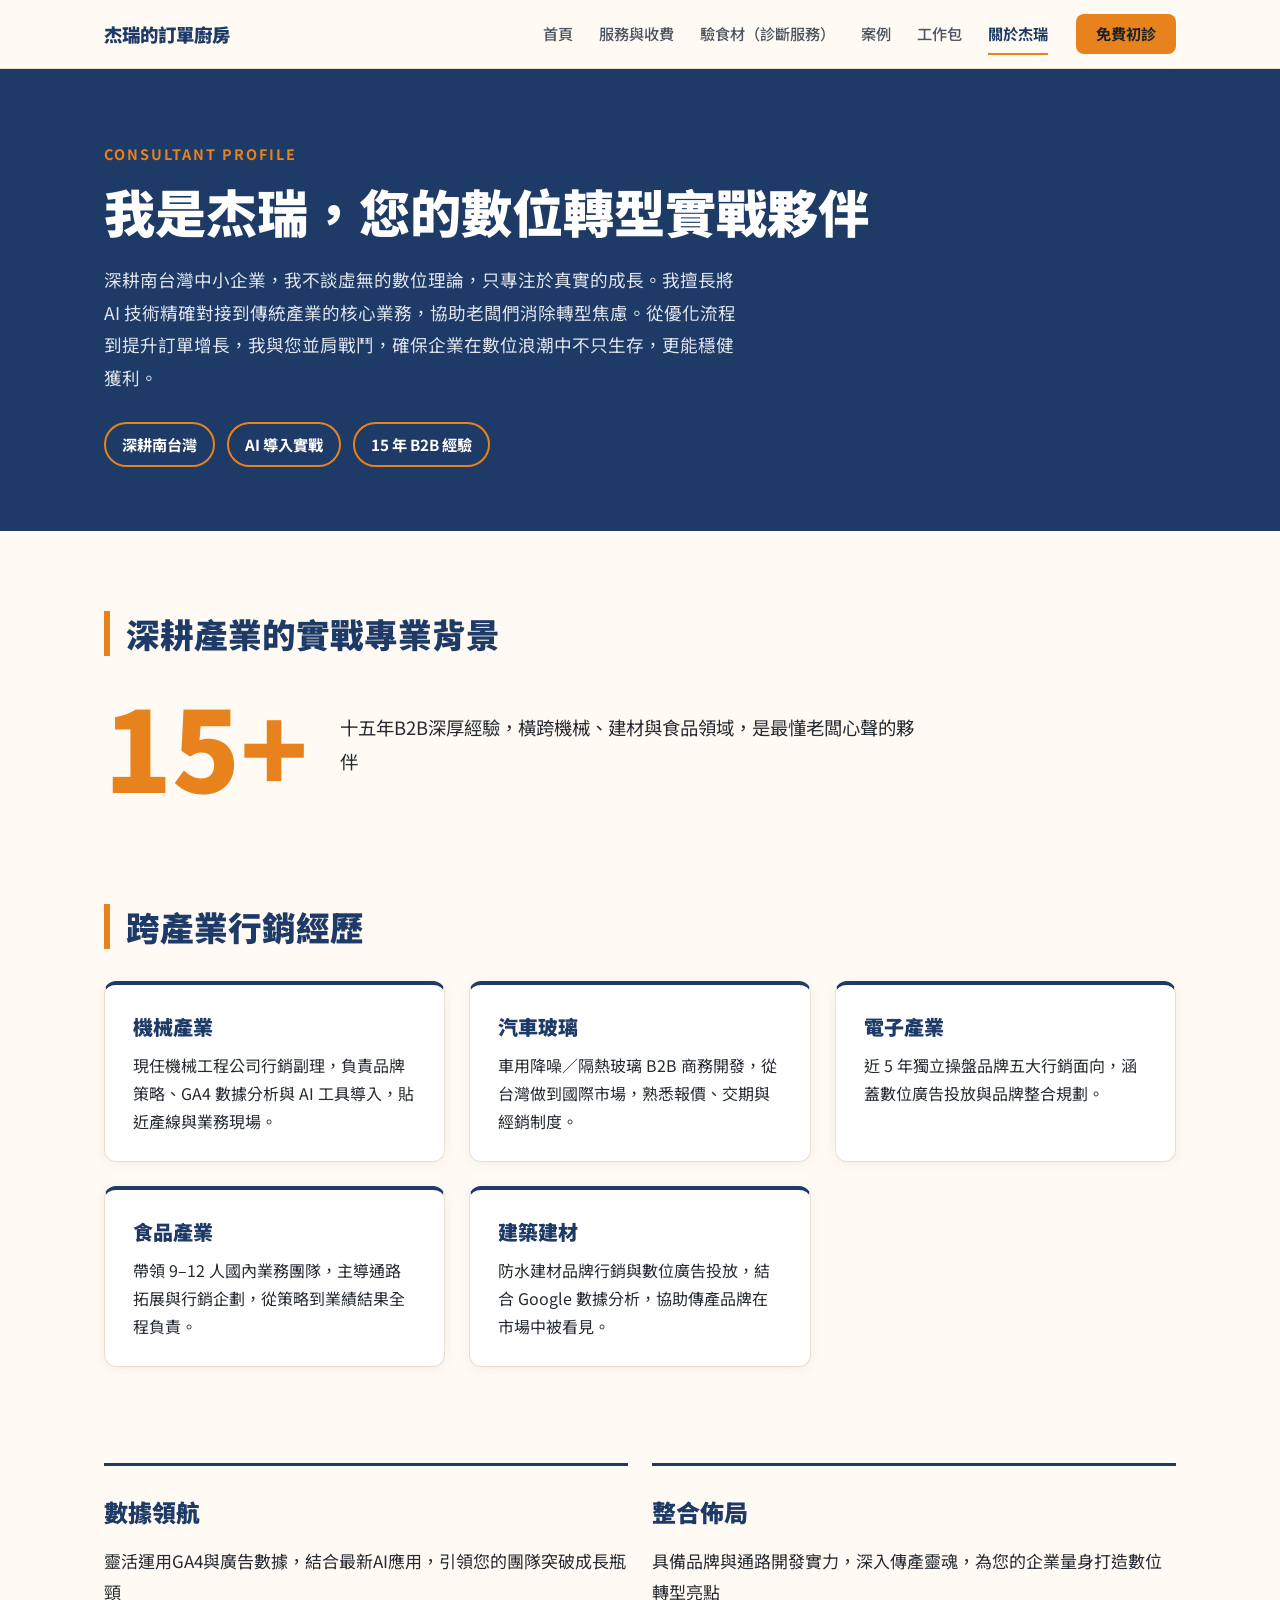
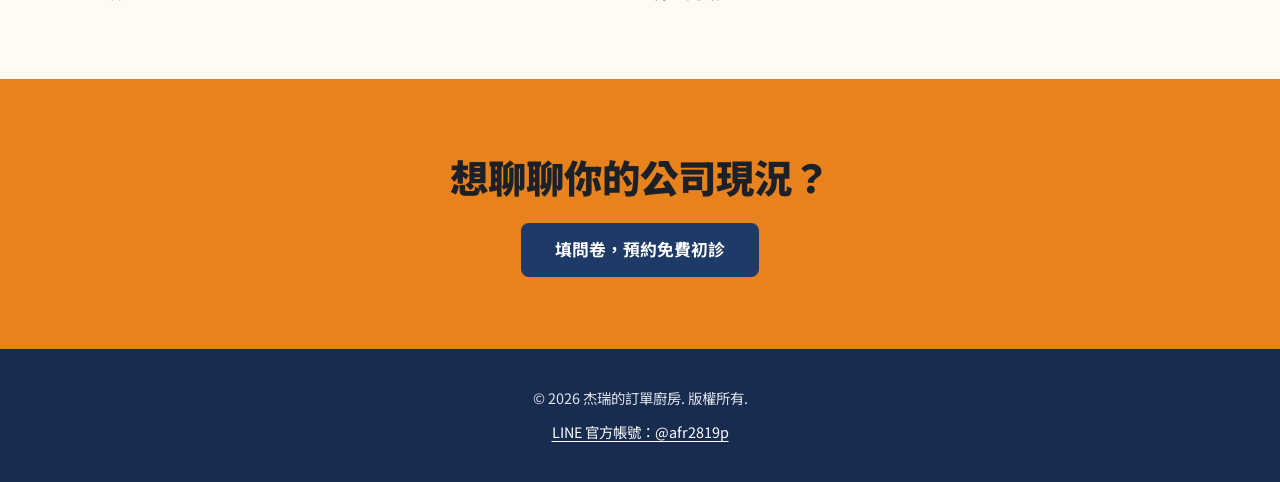
==== commit 8d20c5bd: "關於頁：移除無法舉證的 ROAS 230% 與 9 項台灣精品獎 電子產業卡片改為不含數字與獎項的描述。  Co-Authored-By: Claude Sonnet 5.5 <noreply@ant" ====
--- a/about/index.html
+++ b/about/index.html
@@ -82,7 +82,7 @@
       </article>
       <article class="card">
         <h3>電子產業</h3>
-        <p>近 5 年獨立操盤品牌五大行銷面向，2021 年數位廣告 ROAS 達 230%，並協助拿下 9 項台灣精品獎。</p>
+        <p>近 5 年獨立操盤品牌五大行銷面向，涵蓋數位廣告投放與品牌整合規劃。</p>
       </article>
       <article class="card">
         <h3>食品產業</h3>
